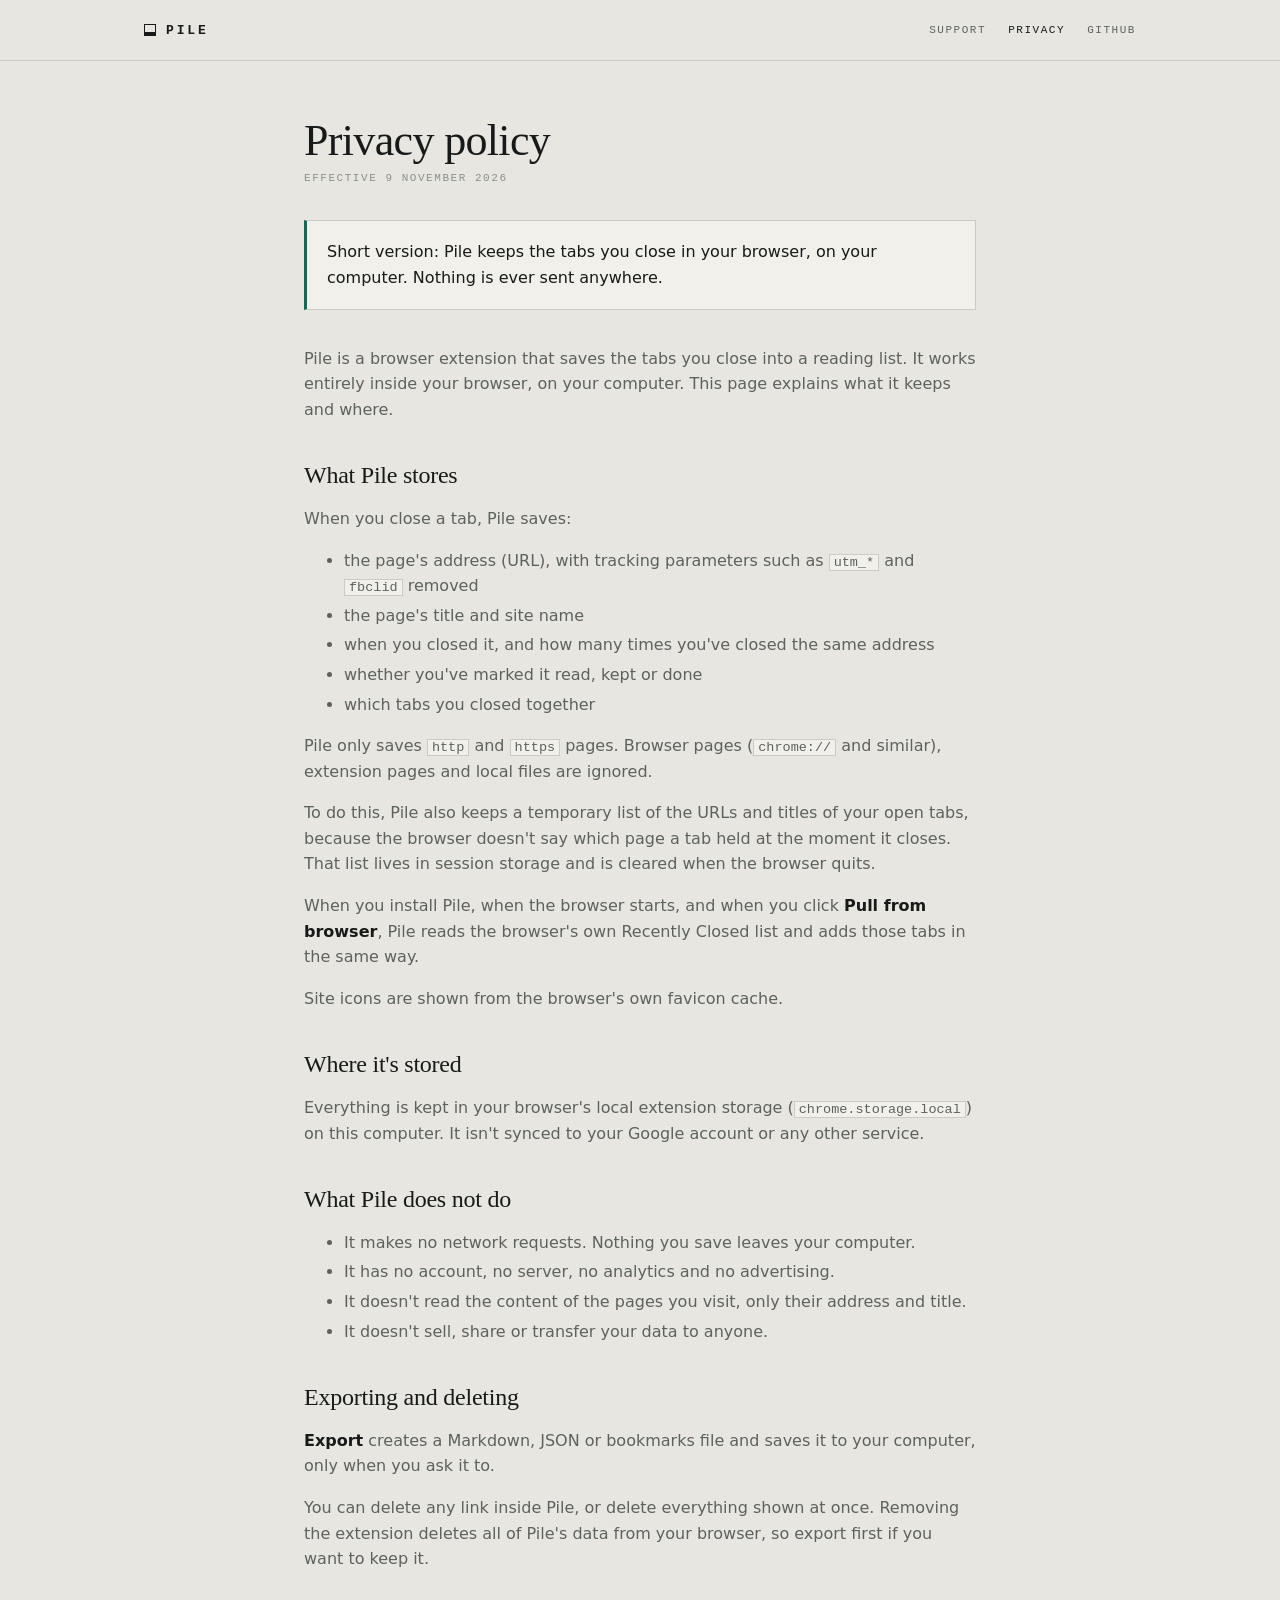
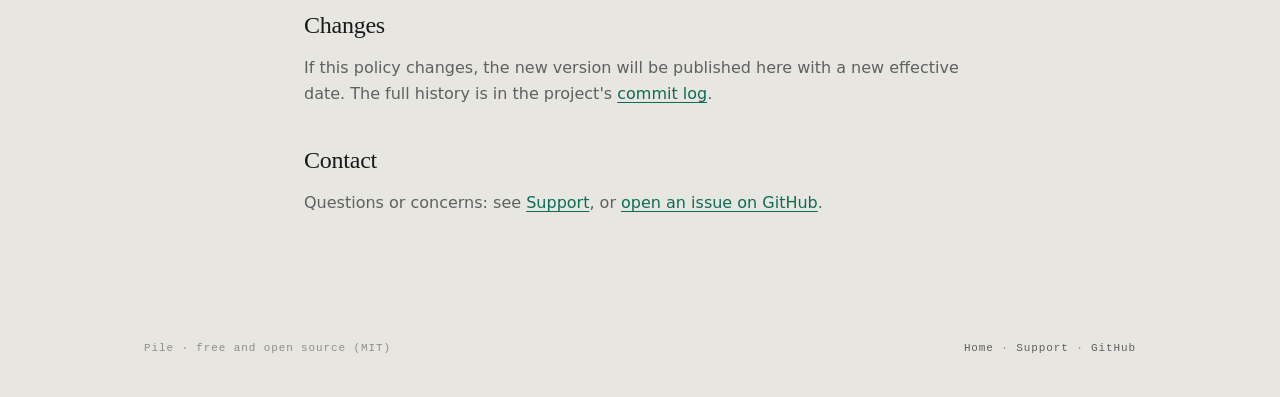
==== docs/privacy/index.html @ d1efbba7 "Add a website: landing, privacy and support pages Static site in docs/ for GitHub Pages at nchandras" ====
<!doctype html>
<html lang="en">
<head>
  <meta charset="utf-8" />
  <meta name="viewport" content="width=device-width, initial-scale=1" />
  <title>Privacy policy · Pile</title>
  <meta name="description" content="What the Pile Chrome extension stores, where it keeps it, and what it never does." />
  <link rel="icon" href="../favicon.png" />
  <link rel="stylesheet" href="../site.css" />
</head>
<body>
  <header class="top">
    <div class="wrap">
      <a class="brand" href="../"><span class="mark" aria-hidden="true"></span><b>PILE</b></a>
      <nav class="nav">
        <a href="../support/">Support</a>
        <a href="./" aria-current="page">Privacy</a>
        <a href="https://github.com/NChandrasekharR/pile">GitHub</a>
      </nav>
    </div>
  </header>

  <main class="wrap doc">
    <h1>Privacy policy</h1>
    <p class="date">Effective 9 November 2026</p>

    <div class="callout"><p>Short version: Pile keeps the tabs you close in your browser, on your computer. Nothing is ever sent anywhere.</p></div>

    <p>Pile is a browser extension that saves the tabs you close into a reading list. It works entirely inside your browser, on your computer. This page explains what it keeps and where.</p>

    <h2>What Pile stores</h2>
    <p>When you close a tab, Pile saves:</p>
    <ul>
      <li>the page's address (URL), with tracking parameters such as <code>utm_*</code> and <code>fbclid</code> removed</li>
      <li>the page's title and site name</li>
      <li>when you closed it, and how many times you've closed the same address</li>
      <li>whether you've marked it read, kept or done</li>
      <li>which tabs you closed together</li>
    </ul>
    <p>Pile only saves <code>http</code> and <code>https</code> pages. Browser pages (<code>chrome://</code> and similar), extension pages and local files are ignored.</p>
    <p>To do this, Pile also keeps a temporary list of the URLs and titles of your open tabs, because the browser doesn't say which page a tab held at the moment it closes. That list lives in session storage and is cleared when the browser quits.</p>
    <p>When you install Pile, when the browser starts, and when you click <strong>Pull from browser</strong>, Pile reads the browser's own Recently Closed list and adds those tabs in the same way.</p>
    <p>Site icons are shown from the browser's own favicon cache.</p>

    <h2>Where it's stored</h2>
    <p>Everything is kept in your browser's local extension storage (<code>chrome.storage.local</code>) on this computer. It isn't synced to your Google account or any other service.</p>

    <h2>What Pile does not do</h2>
    <ul>
      <li>It makes no network requests. Nothing you save leaves your computer.</li>
      <li>It has no account, no server, no analytics and no advertising.</li>
      <li>It doesn't read the content of the pages you visit, only their address and title.</li>
      <li>It doesn't sell, share or transfer your data to anyone.</li>
    </ul>

    <h2>Exporting and deleting</h2>
    <p><strong>Export</strong> creates a Markdown, JSON or bookmarks file and saves it to your computer, only when you ask it to.</p>
    <p>You can delete any link inside Pile, or delete everything shown at once. Removing the extension deletes all of Pile's data from your browser, so export first if you want to keep it.</p>

    <h2>Changes</h2>
    <p>If this policy changes, the new version will be published here with a new effective date. The full history is in the project's <a href="https://github.com/NChandrasekharR/pile/commits/main/PRIVACY.md">commit log</a>.</p>

    <h2>Contact</h2>
    <p>Questions or concerns: see <a href="../support/">Support</a>, or <a href="https://github.com/NChandrasekharR/pile/issues">open an issue on GitHub</a>.</p>
  </main>

  <footer class="foot">
    <div class="wrap">
      <span>Pile · free and open source (MIT)</span>
      <span><a href="../">Home</a> · <a href="../support/">Support</a> · <a href="https://github.com/NChandrasekharR/pile">GitHub</a></span>
    </div>
  </footer>
</body>
</html>
---- docs/site.css ----
/* Pile — website. Same paper, ink and green as the extension. */

:root {
  --paper: #e7e6e0;
  --panel: #f1f0eb;
  --ink: #171a18;
  --ink-2: #5d625e;
  --ink-3: #8b908b;
  --rule: #cdccc4;
  --keep: #0e6b57;
  --mono: ui-monospace, "SF Mono", SFMono-Regular, Menlo, Consolas, monospace;
  --serif: ui-serif, "New York", "Iowan Old Style", Palatino, Georgia, serif;
  --sans: -apple-system, BlinkMacSystemFont, "Segoe UI", system-ui, sans-serif;
  --wrap: 1040px;
  --gutter: 24px;
}

@media (prefers-color-scheme: dark) {
  :root {
    --paper: #131513;
    --panel: #1b1e1b;
    --ink: #e6e7e2;
    --ink-2: #9aa09a;
    --ink-3: #6c726c;
    --rule: #2c302c;
    --keep: #4fbf9f;
  }
}

* { box-sizing: border-box; }

html { -webkit-text-size-adjust: 100%; }

body {
  margin: 0;
  background: var(--paper);
  color: var(--ink);
  font: 16px/1.6 var(--sans);
  -webkit-font-smoothing: antialiased;
}

a { color: var(--keep); text-underline-offset: 3px; }
a:hover { color: var(--ink); }

.wrap { max-width: var(--wrap); margin: 0 auto; padding: 0 var(--gutter); }

/* ---------- top bar ---------- */

.top { border-bottom: 1px solid var(--rule); }
.top .wrap { display: flex; align-items: center; justify-content: space-between; gap: 16px; height: 60px; }

.brand { display: flex; align-items: center; gap: 10px; color: var(--ink); text-decoration: none; }
.brand .mark { width: 12px; height: 12px; border: 1.5px solid currentColor; border-bottom-width: 4px; }
.brand b { font: 600 13px/1 var(--mono); letter-spacing: .22em; }

.nav { display: flex; gap: 22px; }
.nav a {
  font: 11px/1 var(--mono); letter-spacing: .14em; text-transform: uppercase;
  color: var(--ink-2); text-decoration: none;
}
.nav a:hover, .nav a[aria-current] { color: var(--ink); }

/* ---------- hero ---------- */

.hero {
  position: relative; overflow: hidden; color: #e7e6e0;
  background:
    radial-gradient(1200px 700px at 12% -10%, #17876f 0%, transparent 60%),
    radial-gradient(900px 600px at 105% 110%, #08463a 0%, transparent 65%),
    #0e6b57;
}
.hero::after {
  content: ""; position: absolute; inset: 0; pointer-events: none;
  background: repeating-linear-gradient(to bottom, transparent 0 39px, rgba(231,230,224,.05) 39px 40px);
}
.hero .wrap { position: relative; z-index: 1; padding-top: 72px; padding-bottom: 64px; }

.hero h1 {
  margin: 0; max-width: 18ch; text-wrap: balance;
  font: 400 clamp(36px, 6vw, 60px)/1.08 var(--serif); letter-spacing: -.015em;
}
.hero .lede { max-width: 54ch; margin: 18px 0 30px; font-size: 18px; color: rgba(231,230,224,.85); }

.actions { display: flex; flex-wrap: wrap; align-items: center; gap: 12px; }
.btn {
  display: inline-flex; align-items: center; gap: 8px; padding: 12px 18px;
  font: 600 11.5px/1 var(--mono); letter-spacing: .12em; text-transform: uppercase; text-decoration: none;
  border: 1.5px solid rgba(231,230,224,.85); color: #e7e6e0;
}
.btn.solid { background: #e7e6e0; color: #171a18; border-color: #e7e6e0; }
.btn:hover { background: rgba(231,230,224,.12); color: #e7e6e0; }
.btn.solid:hover { background: #fff; color: #171a18; }
.soon { font: 11px/1.4 var(--mono); letter-spacing: .08em; color: rgba(231,230,224,.7); }

.film {
  margin-top: 48px; border-radius: 10px; overflow: hidden; background: #0b0d0b;
  box-shadow: 0 0 0 1px rgba(0,0,0,.2), 0 40px 80px -30px rgba(0,0,0,.6);
}
.film video { display: block; width: 100%; height: auto; aspect-ratio: 16 / 10; }

/* ---------- sections ---------- */

section.block { padding: 64px 0; border-bottom: 1px solid var(--rule); }

.kicker {
  margin: 0 0 12px; font: 11px/1 var(--mono); letter-spacing: .18em; text-transform: uppercase; color: var(--ink-3);
}
h2 { margin: 0 0 28px; font: 400 clamp(26px, 3.6vw, 36px)/1.15 var(--serif); letter-spacing: -.01em; text-wrap: balance; }

.grid { display: grid; grid-template-columns: repeat(3, minmax(0, 1fr)); gap: 0; border-top: 1px solid var(--rule); }
.grid > div { padding: 22px 22px 26px 0; border-bottom: 1px solid var(--rule); }
.grid > div + div { padding-left: 22px; }
.grid > div:nth-child(3n + 1) { padding-left: 0; }
.grid > div:not(:nth-child(3n)) { border-right: 1px solid var(--rule); }
.grid h3 { margin: 0 0 6px; font: 400 19px/1.3 var(--serif); }
.grid p { margin: 0; color: var(--ink-2); font-size: 15px; }

.keys { display: grid; grid-template-columns: repeat(auto-fill, minmax(200px, 1fr)); gap: 10px 28px; margin: 0; padding: 0; list-style: none; }
.keys li { display: flex; align-items: baseline; gap: 12px; color: var(--ink-2); font-size: 15px; }
kbd {
  min-width: 26px; padding: 2px 7px; text-align: center;
  font: 12px/1.4 var(--mono); color: var(--ink);
  border: 1px solid var(--rule); border-bottom-width: 2px; background: var(--panel);
}

.split { display: grid; grid-template-columns: minmax(0, 1fr) minmax(0, 1fr); gap: 40px; align-items: start; }
.split p { margin: 0 0 14px; color: var(--ink-2); }

/* ---------- long-form pages (privacy, support) ---------- */

.doc { max-width: 720px; padding-top: 56px; padding-bottom: 80px; }
.doc h1 { margin: 0 0 8px; font: 400 clamp(32px, 5vw, 44px)/1.1 var(--serif); letter-spacing: -.015em; }
.doc .date { margin: 0 0 36px; font: 11px/1 var(--mono); letter-spacing: .14em; text-transform: uppercase; color: var(--ink-3); }
.doc h2 { margin: 40px 0 12px; font-size: 24px; }
.doc p, .doc li { color: var(--ink-2); }
.doc li { margin: 4px 0; }
.doc strong { color: var(--ink); font-weight: 600; }
.doc code { font: 13.5px var(--mono); background: var(--panel); border: 1px solid var(--rule); padding: 0 4px; }

.qa { border-top: 1px solid var(--rule); }
.qa details { border-bottom: 1px solid var(--rule); padding: 14px 0; }
.qa summary { cursor: pointer; font: 400 19px/1.35 var(--serif); color: var(--ink); list-style: none; display: flex; justify-content: space-between; gap: 16px; }
.qa summary::-webkit-details-marker { display: none; }
.qa summary::after { content: "+"; font: 16px/1.4 var(--mono); color: var(--ink-3); }
.qa details[open] summary::after { content: "–"; }
.qa details p { margin: 10px 0 4px; }

.callout { margin: 0 0 36px; padding: 18px 20px; border: 1px solid var(--rule); border-left: 3px solid var(--keep); background: var(--panel); }
.callout p { margin: 0; color: var(--ink); }

/* ---------- footer ---------- */

.foot { padding: 28px 0 40px; }
.foot .wrap { display: flex; flex-wrap: wrap; justify-content: space-between; gap: 12px; font: 11px/1.6 var(--mono); letter-spacing: .08em; color: var(--ink-3); }
.foot a { color: var(--ink-2); text-decoration: none; }
.foot a:hover { color: var(--ink); }

/* ---------- narrow ---------- */

@media (max-width: 760px) {
  :root { --gutter: 16px; }
  .nav { gap: 14px; }
  .hero .wrap { padding-top: 48px; padding-bottom: 40px; }
  .film { margin-top: 32px; }
  section.block { padding: 44px 0; }
  .grid { grid-template-columns: 1fr; }
  .grid > div, .grid > div + div { padding: 18px 0; border-right: 0 !important; }
  .split { grid-template-columns: 1fr; gap: 0; }
}
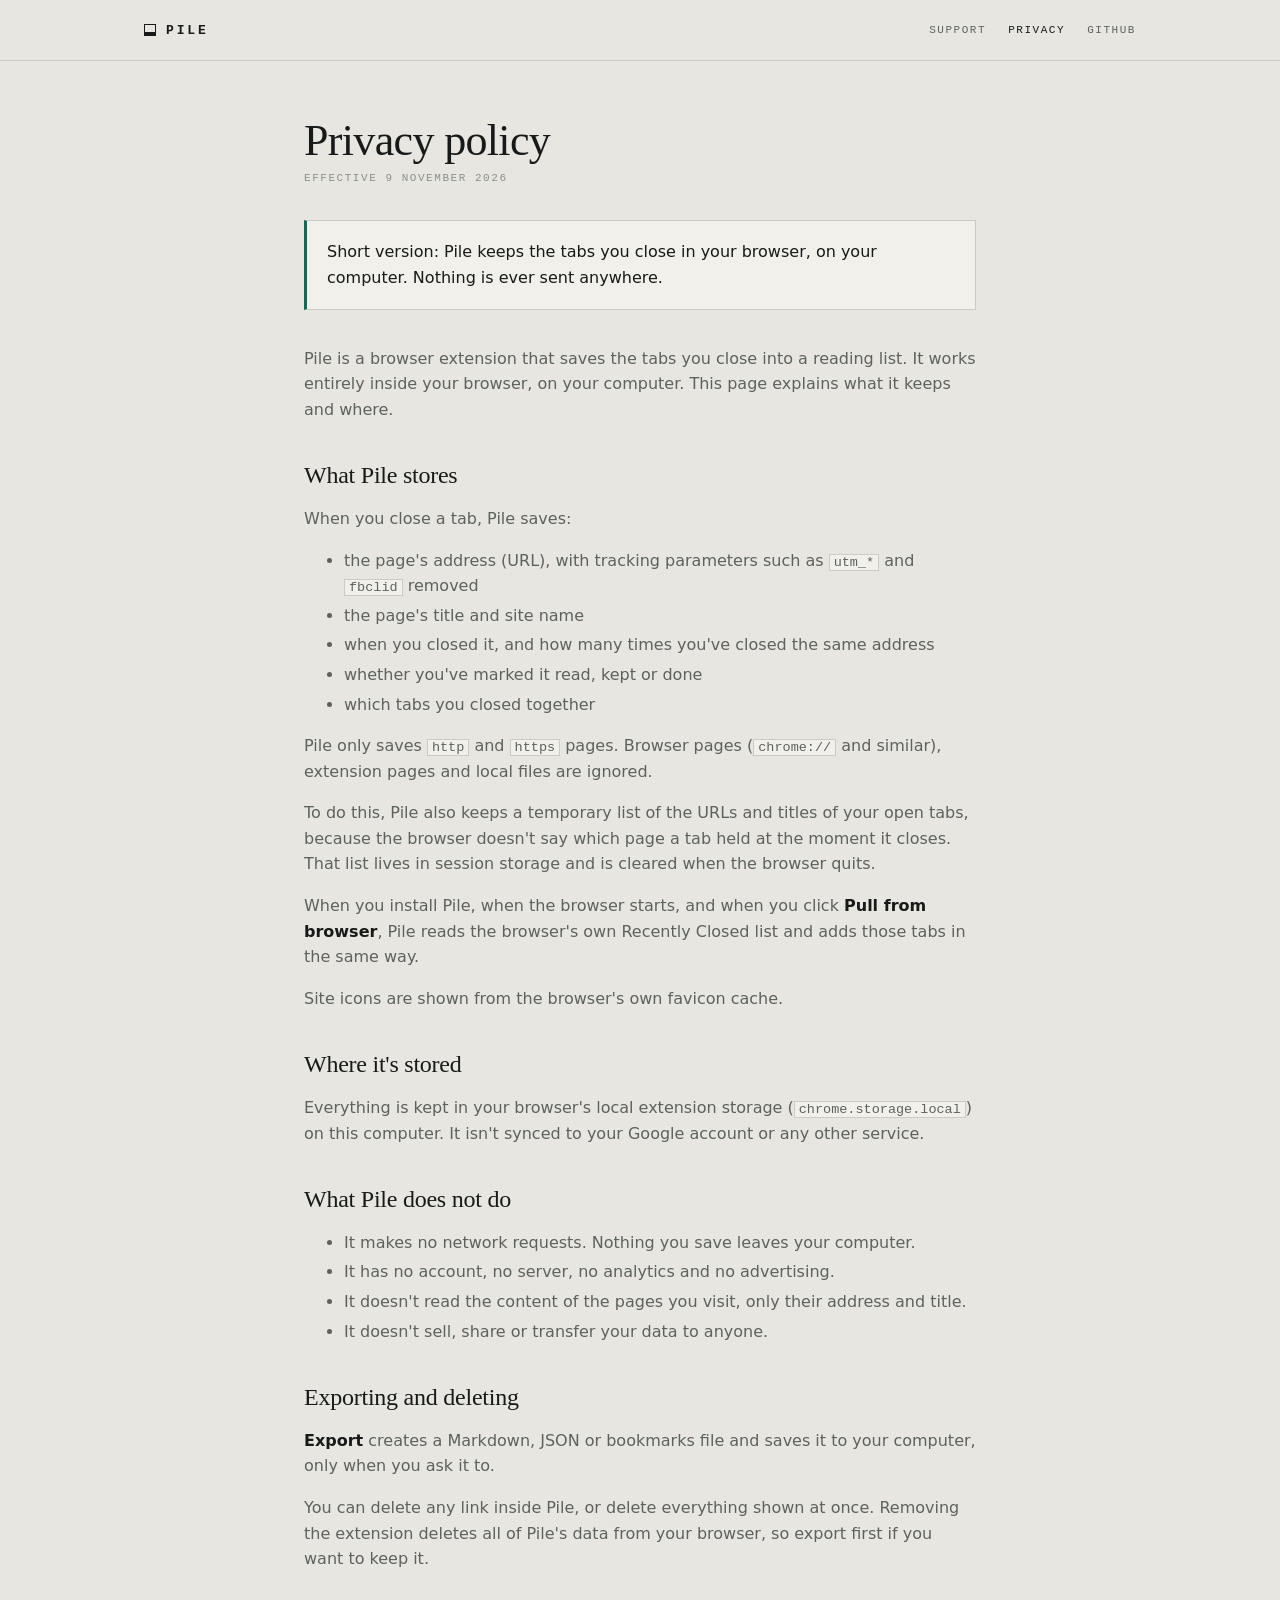
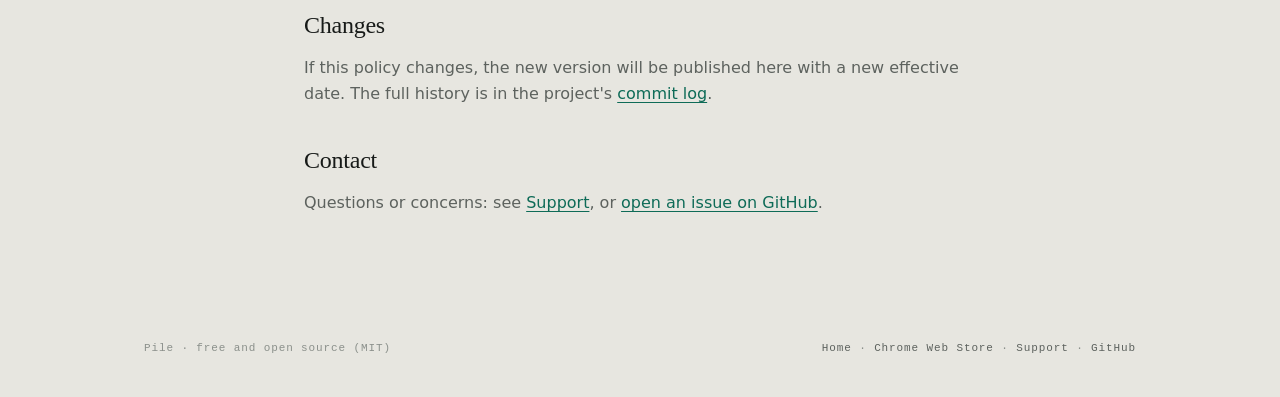
==== commit 58b4fd1f: "Link the Chrome Web Store listing Pile is live on the Web Store. The site's hero button now says Add" ====
--- a/docs/privacy/index.html
+++ b/docs/privacy/index.html
@@ -67,7 +67,7 @@
   <footer class="foot">
     <div class="wrap">
       <span>Pile · free and open source (MIT)</span>
-      <span><a href="../">Home</a> · <a href="../support/">Support</a> · <a href="https://github.com/NChandrasekharR/pile">GitHub</a></span>
+      <span><a href="../">Home</a> · <a href="https://chromewebstore.google.com/detail/pile/hojmpdhoiphnbokfmfgacehjnfmbdlfg">Chrome Web Store</a> · <a href="../support/">Support</a> · <a href="https://github.com/NChandrasekharR/pile">GitHub</a></span>
     </div>
   </footer>
 </body>
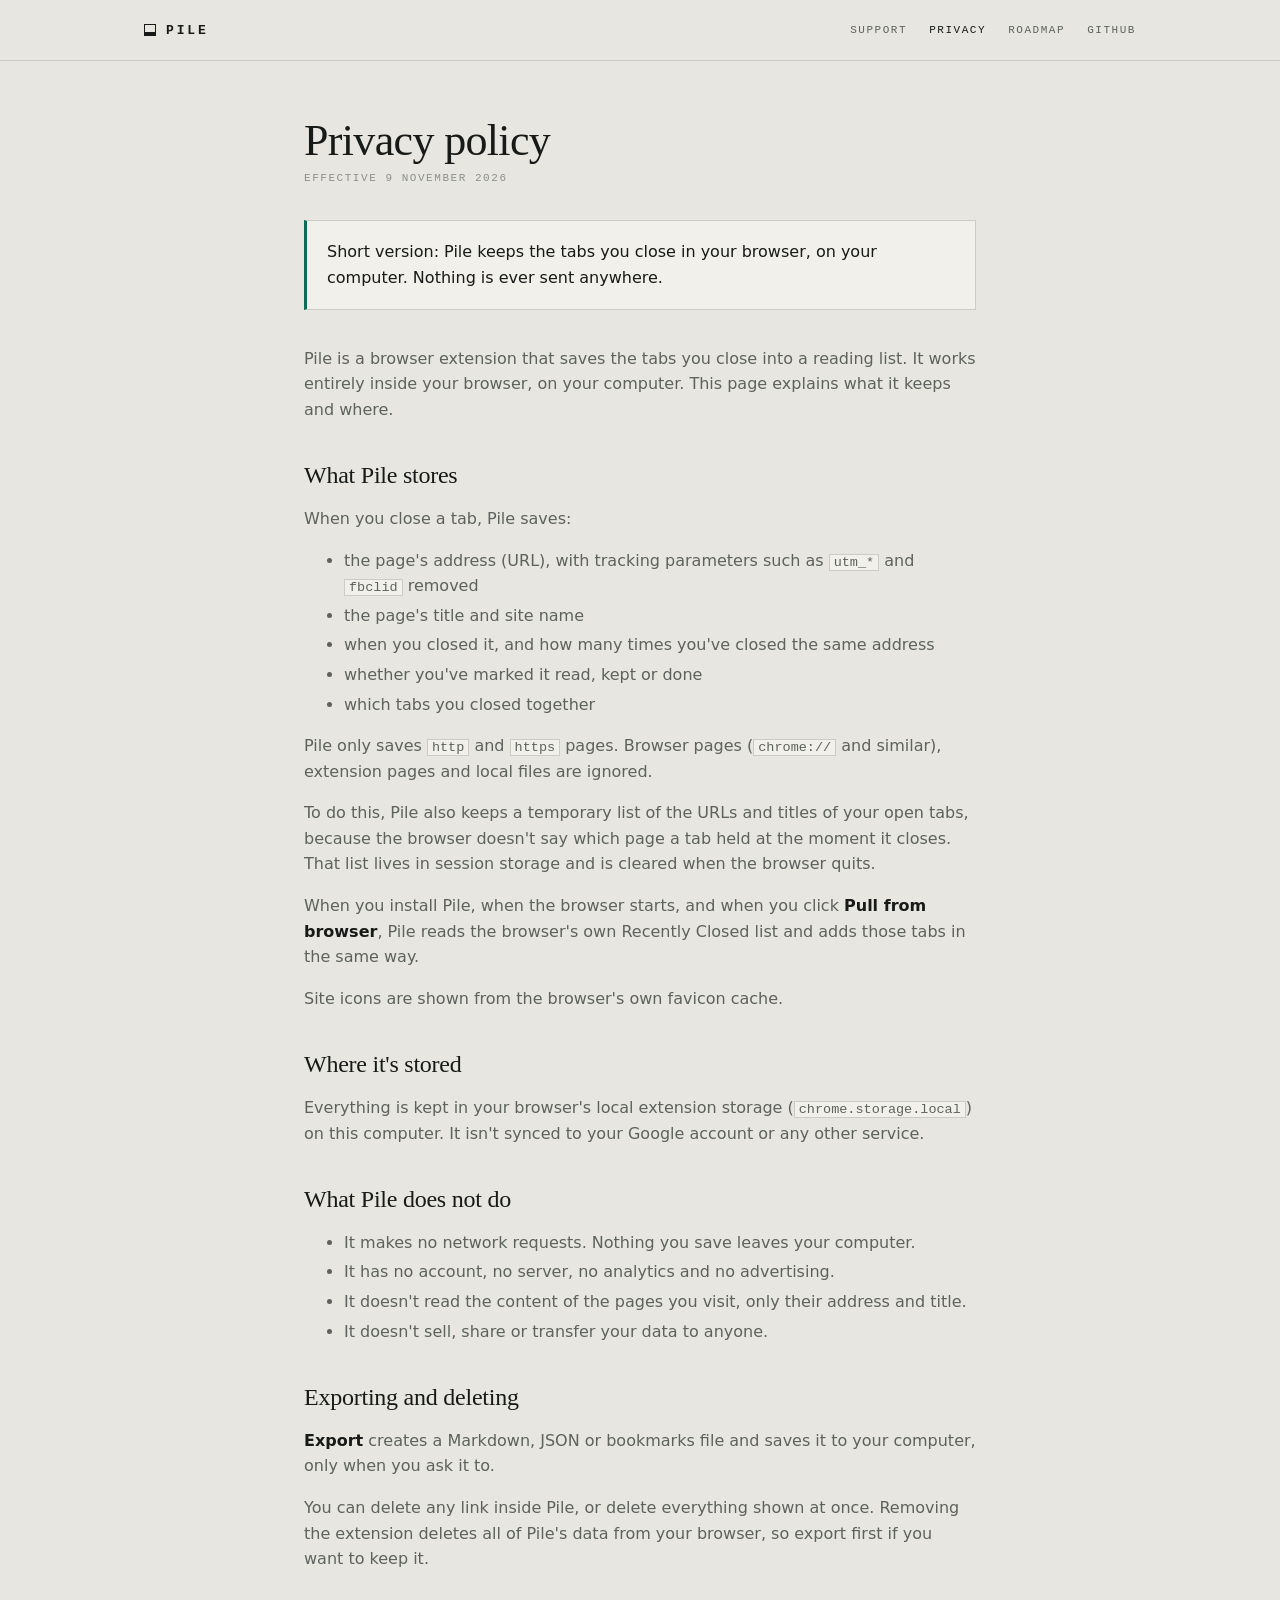
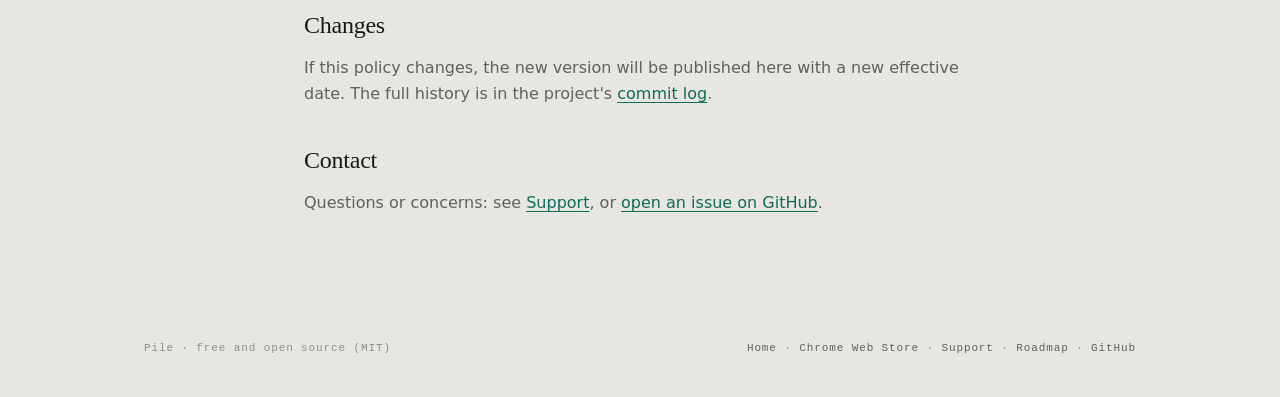
==== commit 30984c9d: "Add a roadmap page that reads ROADMAP.md from GitHub The page fetches ROADMAP.md from raw.githubuser" ====
--- a/docs/privacy/index.html
+++ b/docs/privacy/index.html
@@ -15,6 +15,7 @@
       <nav class="nav">
         <a href="../support/">Support</a>
         <a href="./" aria-current="page">Privacy</a>
+        <a href="../roadmap/">Roadmap</a>
         <a href="https://github.com/NChandrasekharR/pile">GitHub</a>
       </nav>
     </div>
@@ -67,7 +68,7 @@
   <footer class="foot">
     <div class="wrap">
       <span>Pile · free and open source (MIT)</span>
-      <span><a href="../">Home</a> · <a href="https://chromewebstore.google.com/detail/pile/hojmpdhoiphnbokfmfgacehjnfmbdlfg">Chrome Web Store</a> · <a href="../support/">Support</a> · <a href="https://github.com/NChandrasekharR/pile">GitHub</a></span>
+      <span><a href="../">Home</a> · <a href="https://chromewebstore.google.com/detail/pile/hojmpdhoiphnbokfmfgacehjnfmbdlfg">Chrome Web Store</a> · <a href="../support/">Support</a> · <a href="../roadmap/">Roadmap</a> · <a href="https://github.com/NChandrasekharR/pile">GitHub</a></span>
     </div>
   </footer>
 </body>
--- a/docs/site.css
+++ b/docs/site.css
@@ -148,6 +148,55 @@
 .callout { margin: 0 0 36px; padding: 18px 20px; border: 1px solid var(--rule); border-left: 3px solid var(--keep); background: var(--panel); }
 .callout p { margin: 0; color: var(--ink); }
 
+/* ---------- roadmap (rendered from ROADMAP.md by roadmap.js) ---------- */
+
+.doc.road { max-width: 880px; }
+.road-status { color: var(--ink-2); }
+.vh { position: absolute; width: 1px; height: 1px; overflow: hidden; clip: rect(0 0 0 0); white-space: nowrap; }
+
+.road-intro { max-width: 660px; margin-bottom: 44px; }
+.road-intro p { margin: 0 0 14px; font-size: 17px; }
+
+.rail { border-top: 1px solid var(--rule); }
+.horizon {
+  display: grid; grid-template-columns: 170px minmax(0, 1fr); gap: 0 32px;
+  padding: 30px 0 34px; border-bottom: 1px solid var(--rule);
+}
+.doc .horizon h2 {
+  display: flex; align-items: center; gap: 12px; align-self: start; margin: 0;
+  font: 11px/1.9 var(--mono); letter-spacing: .18em; text-transform: uppercase; color: var(--ink-2);
+}
+.horizon h2::before {
+  content: ""; flex: none; width: 9px; height: 9px; border-radius: 50%;
+  border: 1.5px solid var(--ink-2);
+}
+.horizon.today h2 { color: var(--keep); }
+.horizon.today h2::before { background: var(--keep); border-color: var(--keep); box-shadow: 0 0 0 4px rgba(14, 107, 87, .18); }
+.horizon.off h2::before { border-style: dashed; border-color: var(--ink-3); }
+.horizon.ask h2::before { border-color: var(--ink-3); }
+/* Further out, fainter: the rail reads like the extension's age hairline in reverse. */
+.horizon.ahead + .horizon.ahead h2::before { border-color: var(--ink-3); }
+.horizon.ahead + .horizon.ahead + .horizon.ahead h2::before { border-style: dotted; }
+
+.horizon .body > :first-child { margin-top: 0; }
+.horizon h3 { margin: 26px 0 6px; font: 400 20px/1.3 var(--serif); color: var(--ink); }
+.horizon p { margin: 0 0 12px; }
+.horizon ul { margin: 0 0 12px; padding-left: 22px; }
+.horizon li { margin: 6px 0; }
+
+/* Checkbox: empty when planned, green and ticked when shipped. Everything in Today is shipped. */
+.horizon li.task, .horizon.today li { position: relative; list-style: none; }
+.horizon li.task::before, .horizon.today li::before {
+  content: ""; position: absolute; left: -22px; top: .42em; width: 11px; height: 11px;
+  border: 1.5px solid var(--ink-3); font: 700 9px/11px var(--mono); text-align: center; color: var(--paper);
+}
+.horizon li.task.done, .horizon.today li { color: var(--ink); }
+.horizon li.task.done::before, .horizon.today li::before { content: "✓"; background: var(--keep); border-color: var(--keep); }
+
+.horizon.today .body > p:first-child { margin-bottom: 16px; font: 400 21px/1.35 var(--serif); color: var(--ink); }
+.horizon.today ul { columns: 2; column-gap: 40px; }
+.horizon.today li { margin: 0 0 10px; break-inside: avoid; }
+
 /* ---------- footer ---------- */
 
 .foot { padding: 28px 0 40px; }
@@ -166,4 +215,12 @@
   .grid { grid-template-columns: 1fr; }
   .grid > div, .grid > div + div { padding: 18px 0; border-right: 0 !important; }
   .split { grid-template-columns: 1fr; gap: 0; }
-}
+  .horizon { grid-template-columns: 1fr; gap: 14px; padding: 26px 0 28px; }
+  .horizon.today ul { columns: 1; }
+}
+
+/* Four nav links only just fit a 375px phone; tighten them below that. */
+@media (max-width: 400px) {
+  .nav { gap: 10px; }
+  .nav a { letter-spacing: .06em; }
+}
